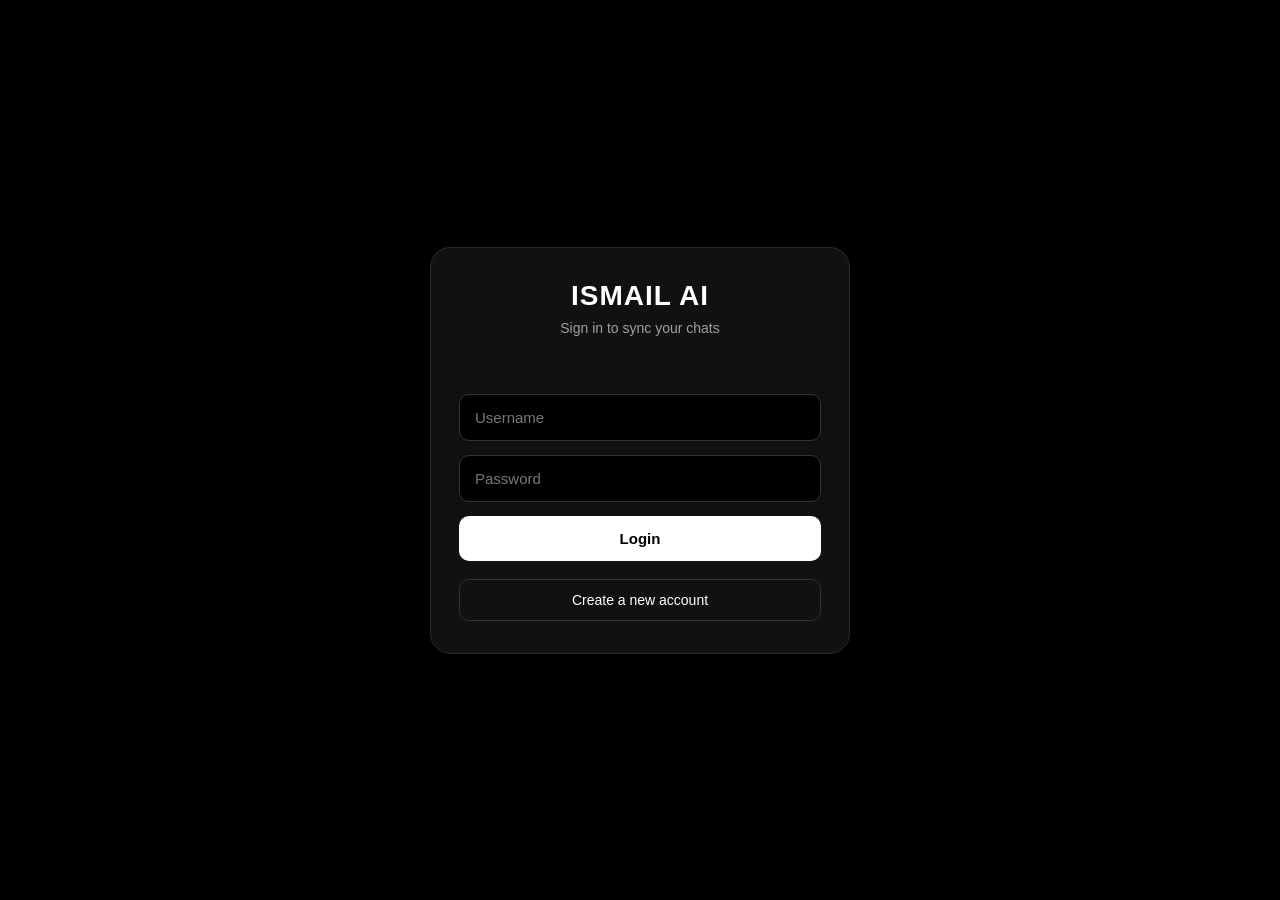
==== app/src/main/assets/index.html @ 346a6c8e "Update ISMAIL AI" ====
﻿<!DOCTYPE html>
<html lang="en">
<head>
    <meta charset="UTF-8">
    <meta name="viewport" content="width=device-width, initial-scale=1.0">

    <title>ISMAIL AI</title>

    <meta name="theme-color" content="#ffffff">
    <meta name="mobile-web-app-capable" content="yes">
    <link rel="manifest" href="manifest.json">

    <link rel="stylesheet" href="style.css">
</head>

<body>



    <!-- =========================================================
     ISMAIL AI ACCOUNT AUTH
     ========================================================= -->
    <div id="authScreen" class="auth-screen">

        <div class="auth-card">

            <div class="auth-brand">
                <h1>ISMAIL AI</h1>
                <span>Sign in to sync your chats</span>
            </div>

            <div id="authMessage" class="auth-message"></div>

            <form id="loginForm" class="auth-form">

                <input
                    id="loginUsername"
                    type="text"
                    placeholder="Username"
                    minlength="3"
                    maxlength="50"
                    autocomplete="username"
                    required
                >

                <input
                    id="loginPassword"
                    type="password"
                    placeholder="Password"
                    minlength="8"
                    maxlength="128"
                    autocomplete="current-password"
                    required
                >

                <button
                    id="loginButton"
                    type="submit"
                    class="auth-submit-button"
                >
                    Login
                </button>

            </form>

            <form
                id="registerForm"
                class="auth-form"
                style="display: none;"
            >

                <input
                    id="registerUsername"
                    type="text"
                    placeholder="Username"
                    minlength="3"
                    maxlength="50"
                    autocomplete="username"
                    required
                >

                <input
                    id="registerPassword"
                    type="password"
                    placeholder="Password"
                    minlength="8"
                    maxlength="128"
                    autocomplete="new-password"
                    required
                >

                <button
                    id="registerButton"
                    type="submit"
                    class="auth-submit-button"
                >
                    Create Account
                </button>

            </form>

            <button
                id="authToggleButton"
                type="button"
                class="auth-toggle-button"
            >
                Create a new account
            </button>

        </div>

    </div>
    <!-- =========================================================
        ISMAIL AI ACCOUNT AUTH - END
        ========================================================= -->




<div class="app">

    <!-- Header -->
    <header class="top-bar">
        <div class="brand">
            <h1>ISMAIL AI</h1>
            <span class="online-dot"></span>
        </div>
<!-- Menu -->
        <div class="menu-wrapper">

            <button class="menu-button" aria-label="Menu">
                ⋯
            </button>

            <div class="menu-dropdown">

                <button id="newChatButton" class="menu-item">
                    + New chat
                </button>

                <button id="clearChatButton" class="menu-item">
                    Clear
                </button>

                <button id="exportChatButton" class="menu-item">
                    Export
                </button>

                <button id="historyMenuButton" class="menu-item">
                    Chat History
                </button>

                <button id="clearAllHistoryMenuButton" class="menu-item">
                    Clear All History
                </button>

            </div>

        </div>

        <div id="historyPanel" class="history-panel">
            <div class="history-header">
                <h3>Chat History</h3>

                <button id="closeHistoryButton" class="close-history-button">
                    ×
                </button>

                <button id="clearAllHistoryButton" class="clear-all-history-button">
                    Clear All
                </button>
            </div>
            <input
                type="text"
                id="historySearchInput"
                class="history-search-input"
                placeholder="Search chats..."
                autocomplete="off"
            >

            <div id="historyList" class="history-list"></div>
        </div>

    </header>


    <!-- Chat -->
    <main class="chat-container" id="chatContainer">

        <div class="welcome" id="welcome">

            <div class="welcome-logo">
                ✦
            </div>

            <h2>How can I help you?</h2>

            <p>
                Ask anything and chat with ISMAIL AI.
            </p>

        </div>

    </main>


    <!-- Input -->
    <footer class="chat-input-area">

        <div class="input-wrapper">

            <button
                class="attach-button"
                type="button"
                aria-label="Attach"
            >
                +
            </button>

            <textarea
                id="messageInput"
                placeholder="Message ISMAIL AI..."
                rows="1"
            ></textarea>


            <button
                id="sendButton"
                class="send-button"
                type="button"
                aria-label="Send message"
            >
                ➤
            </button>

        </div>

        <div class="input-note">
            ISMAIL AI can make mistakes. Check important information.
        </div>

    </footer>

</div>

<script src="script.js"></script>

<script>
    if ("serviceWorker" in navigator) {
        navigator.serviceWorker.register("sw.js");
    }
</script>

</body>
</html>
---- app/src/main/assets/style.css ----
﻿* {
    box-sizing: border-box;
    margin: 0;
    padding: 0;
}

html,
body {
    width: 100%;
    height: 100%;
    font-family: Arial, Helvetica, sans-serif;
    background: #ffffff;
    color: #202123;
}

body {
    overflow: hidden;
}

button,
textarea {
    font-family: inherit;
}

.app {
    width: 100%;
    height: 100vh;
    display: flex;
    flex-direction: column;
    background: #ffffff;
}


/* =========================
   HEADER
========================= */

.top-bar {
    height: 60px;
    flex-shrink: 0;

    display: grid;
    grid-template-columns: 1fr auto 1fr;
    align-items: center;

    padding: 0 18px;

    border-bottom: 1px solid #eeeeee;
    background: rgba(255, 255, 255, 0.96);
}

.brand {
    display: flex;
    align-items: center;
    gap: 8px;
}

.brand h1 {
    font-size: 18px;
    font-weight: 700;
    letter-spacing: -0.3px;
}

.online-dot {
    width: 8px;
    height: 8px;
    border-radius: 50%;
    background: #10a37f;
}

.new-chat-button {
    justify-self: start;

    border: 1px solid #e5e5e5;
    background: #ffffff;

    padding: 8px 12px;
    border-radius: 9px;

    font-size: 13px;
    color: #444444;

    cursor: pointer;
}

.new-chat-button:hover {
    background: #f5f5f5;
}

.menu-button {
    justify-self: end;

    width: 36px;
    height: 36px;

    border: none;
    background: transparent;

    border-radius: 8px;

    font-size: 22px;
    color: #555555;

    cursor: pointer;
}

.menu-button:hover {
    background: #f5f5f5;
}


/* =========================
   CHAT
========================= */

.chat-container {
    flex: 1;

    width: 100%;
    max-width: 900px;

    margin: 0 auto;

    overflow-y: auto;

    padding: 30px 20px 40px;

    scroll-behavior: smooth;
}


/* Welcome */

.welcome {
    min-height: 65vh;

    display: flex;
    flex-direction: column;

    align-items: center;
    justify-content: center;

    text-align: center;
}

.welcome-logo {
    width: 58px;
    height: 58px;

    display: flex;
    align-items: center;
    justify-content: center;

    border-radius: 18px;

    background: #f1f1f1;

    font-size: 30px;
    margin-bottom: 20px;
}

.welcome h2 {
    font-size: 27px;
    font-weight: 600;

    margin-bottom: 8px;
}

.welcome p {
    color: #777777;
    font-size: 15px;
}


/* Messages */

.message {
    width: 100%;

    display: flex;

    margin-bottom: 24px;
}

.user-message {
    justify-content: flex-end;
}

.ai-message {
    justify-content: flex-start;
}

.message-content {
    max-width: 78%;

    padding: 12px 16px;

    border-radius: 16px;

    font-size: 15px;
    line-height: 1.65;

    white-space: pre-wrap;

    word-break: break-word;
}

.user-message .message-content {
    background: #f1f1f1;
    color: #202123;

    border-bottom-right-radius: 5px;
}

.ai-message .message-content {
    background: transparent;
    color: #ffffff;
    padding-left: 4px;
    padding-right: 4px;
    border-bottom-left-radius: 5px;
}


/* Loading */

.loading-message {
    display: flex;
    align-items: center;
    gap: 5px;

    padding: 10px 4px;
}

.loading-dot {
    width: 7px;
    height: 7px;

    border-radius: 50%;

    background: #777777;

    animation: loading 1.2s infinite ease-in-out;
}

.loading-dot:nth-child(2) {
    animation-delay: 0.15s;
}

.loading-dot:nth-child(3) {
    animation-delay: 0.3s;
}

@keyframes loading {
    0%,
    80%,
    100% {
        opacity: 0.3;
        transform: translateY(0);
    }

    40% {
        opacity: 1;
        transform: translateY(-4px);
    }
}


/* =========================
   INPUT
========================= */

.chat-input-area {
    width: 100%;

    flex-shrink: 0;

    padding: 10px 20px 18px;

    background: #ffffff;
}

.input-wrapper {
    width: 100%;
    max-width: 850px;

    margin: 0 auto;

    display: flex;
    align-items: flex-end;
    gap: 8px;

    padding: 9px 10px;

    border: 1px solid #d9d9d9;

    border-radius: 18px;

    background: #ffffff;

    box-shadow:
        0 2px 8px rgba(0, 0, 0, 0.04);

    transition: border-color 0.2s;
}

.input-wrapper:focus-within {
    border-color: #b8b8b8;
}

#messageInput {
    flex: 1;

    min-height: 26px;
    max-height: 150px;

    resize: none;

    border: none;
    outline: none;

    background: transparent;

    font-size: 15px;
    line-height: 1.2;

    color: #202123;
}

#messageInput::placeholder {
    color: #8e8e8e;
}

.attach-button {
    width: 34px;
    height: 34px;

    flex-shrink: 0;

    border: none;
    border-radius: 50%;

    background: transparent;

    color: #666666;

    font-size: 24px;
    font-weight: 300;

    cursor: pointer;
}

.attach-button:hover {
    background: #f1f1f1;
}

.send-button {
    width: 34px;
    height: 34px;

    flex-shrink: 0;

    display: flex;
    align-items: center;
    justify-content: center;

    border: none;
    border-radius: 50%;

    background: #202123;
    color: #ffffff;

    font-size: 19px;

    cursor: pointer;

    transition: transform 0.1s, opacity 0.2s;
}

.send-button:hover {
    opacity: 0.85;
}

.send-button:active {
    transform: scale(0.92);
}

.send-button:disabled {
    opacity: 0.5;
    cursor: not-allowed;
}

.input-note {
    max-width: 850px;

    margin: 7px auto 0;

    text-align: center;

    font-size: 11px;

    color: #999999;
}


/* =========================
   MOBILE
========================= */

@media (max-width: 600px) {

    .top-bar {
        height: 55px;
        padding: 0 10px;
    }

    .brand h1 {
        font-size: 17px;
    }

    .new-chat-button {
        padding: 7px 9px;
        font-size: 12px;
    }

    .menu-button {
        width: 32px;
        height: 32px;
    }

    .chat-container {
        padding: 20px 12px 30px;
    }

    .welcome {
        min-height: 65vh;
    }

    .welcome-logo {
        width: 52px;
        height: 52px;

        font-size: 27px;

        border-radius: 16px;
    }

    .welcome h2 {
        font-size: 23px;
    }

    .welcome p {
        font-size: 14px;
    }

    .message {
        margin-bottom: 18px;
    }

    .message-content {
        max-width: 88%;
        font-size: 15px;
    }

    .chat-input-area {
        padding: 7px 9px 20px;
    }

    .input-wrapper {
        border-radius: 17px;
    }

    #messageInput {
        font-size: 16px;
    }

    .input-note {
        font-size: 10px;
    }
}

/* =========================
   CHAT HISTORY
========================= */

.history-panel {
    position: fixed;
    top: 60px;
    right: 0;

    width: 320px;
    max-width: 90%;

    height: calc(100vh - 60px);

    background: #ffffff;
    border-left: 1px solid #eeeeee;

    box-shadow: -4px 0 18px rgba(0, 0, 0, 0.08);

    padding: 18px;

    z-index: 1000;

    transform: translateX(100%);
    transition: transform 0.25s ease;

    overflow-y: auto;
}

.history-panel.open {
    transform: translateX(0);
}

.history-header {
    display: flex;
    align-items: center;
    justify-content: space-between;

    margin-bottom: 18px;
}

.history-header h3 {
    font-size: 17px;
    font-weight: 600;
}

.close-history-button {
    width: 34px;
    height: 34px;

    border: none;
    border-radius: 8px;

    background: transparent;

    font-size: 24px;
    color: #555555;

    cursor: pointer;
}

.close-history-button:hover {
    background: #f1f1f1;
}

.history-list {
    display: flex;
    flex-direction: column;
    gap: 6px;
}

.history-item {
    padding: 11px 12px;

    border-radius: 9px;

    background: #f7f7f7;

    font-size: 14px;
    color: #333333;

    cursor: pointer;

    white-space: nowrap;
    overflow: hidden;
    text-overflow: ellipsis;

    transition: background 0.15s;
}

.history-item:hover {
    background: #eeeeee;
}

.history-empty {
    padding: 20px 5px;

    text-align: center;

    color: #999999;
    font-size: 13px;
}


/* Mobile */

@media (max-width: 600px) {

    .history-panel {
        top: 55px;

        width: 85%;

        height: calc(100vh - 55px);

        padding: 15px;
    }
}.history-item {
    display: flex;
    align-items: center;
    justify-content: space-between;
    gap: 10px;
}
.history-item span {
    flex: 1;
    overflow: hidden;
    text-overflow: ellipsis;
    white-space: nowrap;
}
.history-delete-button {
    flex-shrink: 0;
    width: 28px;
    height: 28px;
    border: none;
    border-radius: 6px;
    background: transparent;
    color: #888888;
    font-size: 20px;
    cursor: pointer;
}
.history-delete-button:hover {
    background: #eaeaea;
    color: #333333;
}
.history-item {
    display: flex;
    align-items: center;
    gap: 6px;
}
.history-item span {
    flex: 1;
    min-width: 0;
}
.history-rename-button,
.history-delete-button {
    flex-shrink: 0;
    width: 28px;
    height: 28px;
    border: none;
    border-radius: 6px;
    background: transparent;
    color: #888888;
    font-size: 16px;
    cursor: pointer;
}
.history-rename-button:hover,
.history-delete-button:hover {
    background: #eaeaea;
    color: #333333;
}
.history-delete-button {
    font-size: 20px;
}
.copy-button {
    margin-top: 8px;
    padding: 5px 10px;
    border: 1px solid #e0e0e0;
    border-radius: 7px;
    background: #ffffff;
    color: #666666;
    font-size: 12px;
    cursor: pointer;
}
.copy-button:hover {
    background: #f3f3f3;
    color: #222222;
}


.regenerate-button {
    margin-top: 8px;
    margin-left: 6px;
    padding: 5px 10px;
    border: 1px solid #e0e0e0;
    border-radius: 7px;
    background: #ffffff;
    color: #666666;
    font-size: 16px;
    cursor: pointer;
}

.regenerate-button:hover {
    background: #f3f3f3;
    color: #222222;
}

.export-chat-button {
    padding: 6px 10px;
    border: 1px solid #e0e0e0;
    border-radius: 7px;
    background: #ffffff;
    color: #666666;
    font-size: 12px;
    cursor: pointer;
}

.export-chat-button:hover {
    background: #f3f3f3;
    color: #222222;
}

.clear-chat-button {
    padding: 6px 10px;
    border: 1px solid #e0e0e0;
    border-radius: 7px;
    background: #ffffff;
    color: #666666;
    font-size: 12px;
    cursor: pointer;
}

.clear-chat-button:hover {
    background: #f3f3f3;
    color: #222222;
}


.clear-all-history-button {
    padding: 6px 10px;
    border: 1px solid #e0e0e0;
    border-radius: 7px;
    background: #ffffff;
    color: #666666;
    font-size: 12px;
    cursor: pointer;
}

.clear-all-history-button:hover {
    background: #f3f3f3;
    color: #222222;
}

/* ISMAIL UI CONTROL - INPUT POSITION */
@media (max-width: 600px) {
    .chat-input-area {
        position: relative;
        bottom: 20px;
    }
}
/* ISMAIL UI CONTROL - END */

/* =========================
   MENU DROPDOWN
========================= */

.menu-wrapper {
    position: relative;
}

.menu-dropdown {
    position: absolute;
    top: 42px;
    right: 0;
    width: 170px;
    background: #ffffff;
    border: 1px solid #e5e5e5;
    border-radius: 10px;
    box-shadow: 0 6px 20px rgba(0, 0, 0, 0.12);
    padding: 6px;
    display: none;
    z-index: 2000;
}

.menu-dropdown.open {
    display: block;
}

.menu-item {
    width: 100%;
    padding: 10px 12px;
    border: none;
    border-radius: 7px;
    background: transparent;
    color: #333333;
    text-align: left;
    font-size: 13px;
    cursor: pointer;
}

.menu-item:hover {
    background: #f1f1f1;
}

@media (max-width: 600px) {

    .menu-dropdown {
        top: 40px;
        right: 0;
        width: 165px;
    }

    .menu-item {
        padding: 11px 12px;
        font-size: 13px;
    }
}

/* =========================
   ISMAIL AI - CLEAN DARK UI
========================= */
html,
body {
    background: #000000;
    color: #ffffff;
}
.app {
    background: #000000;
    color: #ffffff;
}
.top-bar {
    background: #000000;
    color: #ffffff;
    border-bottom: 1px solid #222222;
}
.brand h1 {
    color: #ffffff !important;
    opacity: 1;
}
.chat-container,
.welcome {
    background: #000000;
    color: #ffffff;
}
.welcome h2,
.welcome p,
.message-content {
    color: #ffffff;
}
.ai-message .message-content {
    color: #ffffff;
}
.chat-input-area {
    background: #000000;
}
.input-wrapper {
    background: #0a0a0a;
    border: 1px solid #444444;
}
.input-wrapper:focus-within {
    border-color: #777777;
}
#messageInput {
    color: #ffffff;
    background: transparent;
}
#messageInput::placeholder {
    color: #aaaaaa;
}
.input-note {
    color: #aaaaaa;
}
button {
    color: #ffffff;
}
.menu-button {
    background: transparent;
    color: #ffffff;
}
.menu-button:hover {
    background: #222222;
}
.menu-dropdown {
    background: #0a0a0a;
    border: 1px solid #444444;
}
.menu-item {
    background: transparent;
    color: #ffffff;
}
.menu-item:hover {
    background: #222222;
}
.attach-button {
    color: #ffffff;
}
.attach-button:hover {
    background: #222222;
}
.send-button {
    background: #ffffff;
    color: #000000;
}
.send-button:hover {
    opacity: 0.85;
}
.history-panel {
    background: #000000;
    color: #ffffff;
    border-left: 1px solid #333333;
}
.history-header h3 {
    color: #ffffff;
}
.history-item {
    background: #111111;
    color: #ffffff;
}
.history-item:hover {
    background: #222222;
}
.history-search-input {
    background: #0a0a0a;
    color: #ffffff;
    border: 1px solid #444444;
}
.history-search-input::placeholder {
    color: #999999;
}
.history-search-input:focus {
    border-color: #777777;
    outline: none;
}
.close-history-button,
.history-rename-button,
.history-delete-button {
    color: #ffffff;
}
.copy-button,
.regenerate-button,
.clear-all-history-button {
    background: #111111;
    color: #ffffff;
    border: 1px solid #444444;
}
.copy-button:hover,
.regenerate-button:hover,
.clear-all-history-button:hover {
    background: #222222;
}
.new-chat-button,
.clear-chat-button,
.export-chat-button {
    background: #111111;
    color: #ffffff;
    border: 1px solid #444444;
}
.new-chat-button:hover,
.clear-chat-button:hover,
.export-chat-button:hover {
    background: #222222;
    border-color: #666666;
}
/* MOBILE */
@media (max-width: 600px) {
    html,
    body,
    .app {
        background: #000000;
    }
    .top-bar {
        background: #000000;
    }
    .chat-container {
        background: #000000;
    }
    .chat-input-area {
        background: #000000;
    }
    .input-wrapper {
        background: #0a0a0a;
    }
    .menu-dropdown {
        background: #0a0a0a;
    }
    .history-panel {
        background: #000000;
    }
}
/* ISMAIL UI CONTROL - INPUT POSITION */
@media (max-width: 600px) {
    .chat-input-area {
        position: fixed;
        left: 0;
        right: 0;
        bottom: 0;
        z-index: 1500;
    }
}
/* ISMAIL UI CONTROL - END */
/* =========================
   HEADER POSITION
========================= */
.top-bar {
    position: relative;
    display: flex;
    align-items: center;
    justify-content: center;
}
.brand {
    position: absolute;
    left: 50%;
    transform: translateX(-50%);
}
.menu-wrapper {
    position: absolute;
    left: 10px;
    top: 50%;
    transform: translateY(-50%);
}
/* =========================
   MENU FIX
========================= */
.menu-wrapper {
    position: absolute;
    left: 10px;
    top: 50%;
    transform: translateY(-50%);
    z-index: 3000;
}
.menu-dropdown {
    position: absolute;
    top: 42px;
    left: 0;
    right: auto;
    transform: none;
    z-index: 4000;
}
@media (max-width: 600px) {
    .menu-dropdown {
        top: 40px;
        left: 0;
        right: auto;
        width: 165px;
    }
}
/* =========================
   CENTER LOGO - CLEAN
========================= */
.brand {
    display: flex;
    align-items: center;
    justify-content: center;
    gap: 7px;
}
.brand h1 {
    color: #ffffff !important;
    font-size: 20px;
    font-weight: 700;
    letter-spacing: 0.2px;
    line-height: 1;
    text-shadow: 0 0 8px rgba(255, 255, 255, 0.12);
}
.online-dot {
    width: 7px;
    height: 7px;
    flex-shrink: 0;
}
@media (max-width: 600px) {
    .brand h1 {
        font-size: 18px;
    }
    .online-dot {
        width: 6px;
        height: 6px;
    }
}
/* =========================
   ISMAIL AI - PREMIUM LOGO
========================= */
.welcome-logo {
    width: 64px;
    height: 64px;
    display: flex;
    align-items: center;
    justify-content: center;
    margin-bottom: 18px;
    border: 1px solid #444444;
    border-radius: 20px;
    background: #0a0a0a;
    color: #ffffff;
    font-size: 34px;
    font-weight: 300;
    line-height: 1;
    box-shadow:
        0 0 18px rgba(255, 255, 255, 0.08),
        inset 0 0 12px rgba(255, 255, 255, 0.03);
    text-shadow:
        0 0 12px rgba(255, 255, 255, 0.35);
}
@media (max-width: 600px) {
    .welcome-logo {
        width: 58px;
        height: 58px;
        border-radius: 18px;
        font-size: 30px;
        margin-bottom: 16px;
    }
}
/* =========================
   SEND BUTTON - BLUE STYLE
========================= */
#sendButton.send-button {
    width: 38px;
    height: 38px;
    flex-shrink: 0;

    display: flex;
    align-items: center;
    justify-content: center;

    border: 2px solid #1683ff;
    border-radius: 50%;
    background: #1683ff;
    color: #ffffff;

    font-size: 21px;
    font-weight: 900;
    line-height: 1;

    text-shadow:
        0.8px 0 #ffffff,
       -0.8px 0 #ffffff;

    cursor: pointer;

    box-shadow:
        0 0 10px rgba(22, 131, 255, 0.35);

    transition:
        transform 0.15s ease,
        box-shadow 0.15s ease;
}

#sendButton.send-button:hover {
    background: #1683ff;
    border-color: #1683ff;
    box-shadow: 0 0 14px rgba(22, 131, 255, 0.55);
    transform: scale(1.05);
}

#sendButton.send-button:active {
    transform: scale(0.95);
}

/* =========================
   IMPORTANT AI TEXT
========================= */

.important-label {
    display: inline-block;
    background: #1a1a1a;
    color: #ffffff;
    font-weight: 700;
    padding: 2px 7px;
    border-radius: 5px;
}

.important-heading {
    display: inline-block;
    color: #ffffff;
    font-weight: 800;
    background: #151515;
    padding: 4px 9px;
    border-radius: 6px;
    margin: 3px 0;
}


/* Input Highlight */
.input-wrapper:focus-within {
    border-color: #1683ff !important;
    box-shadow: 0 0 0 2px rgba(22, 131, 255, 0.25),
                0 0 14px rgba(22, 131, 255, 0.25);
}
/* FORCE AI IMPORTANT HIGHLIGHT */
.message-content .important-heading {
    display: block !important;
    width: fit-content !important;
    max-width: 100% !important;
    background: #151515 !important;
    color: #ffffff !important;
    font-weight: 800 !important;
    padding: 6px 10px !important;
    margin: 6px 0 !important;
    border-radius: 7px !important;
    border: 1px solid #444 !important;
    box-sizing: border-box !important;
}
/* FIX IMPORTANT TEXT VISIBILITY */
.message-content .important-heading {
    display: inline-block !important;
    background: #333333 !important;
    color: #ffffff !important;
    font-weight: 800 !important;
    padding: 5px 9px !important;
    border-radius: 6px !important;
    border: 1px solid #666666 !important;
    opacity: 1 !important;
    visibility: visible !important;
}
/* =========================
   AI CODE BLOCK
========================= */
.message-content pre {
    display: block;
    background: #111111;
    color: #ffffff;
    border: 1px solid #444444;
    border-radius: 8px;
    padding: 12px;
    margin: 10px 0;
    overflow-x: auto;
    white-space: pre;
    font-family: Consolas, "Courier New", monospace;
    font-size: 14px;
}
.message-content code {
    background: #222222;
    color: #ffffff;
    padding: 2px 5px;
    border-radius: 4px;
    font-family: Consolas, "Courier New", monospace;
}

/* AI Reply Action Icons */
.ai-message {
    position: relative;
}

.ai-message .copy-button,
.ai-message .regenerate-button {
    width: 26px;
    height: 26px;
    padding: 0;
    margin: 4px 0 0 4px;

    display: inline-flex;
    align-items: center;
    justify-content: center;

    border: 1px solid #444;
    border-radius: 6px;
    background: #222;
    color: #fff;

    font-size: 14px;
    line-height: 1;
}

.ai-message .copy-button:hover,
.ai-message .regenerate-button:hover {
    background: #333;
}

/* Put AI action icons at bottom-right of highlighted reply */
.important-heading {
    position: relative !important;
    padding-bottom: 34px !important;
}

.important-heading + .copy-button,
.important-heading + .regenerate-button {
    position: relative;
}


/* Important Box Action Icons */

.message-content .important-heading {
    position: relative !important;
    padding: 6px 10px 36px !important;
}

.important-actions {
    display: flex !important;
    justify-content: flex-end !important;
    align-items: center !important;
    gap: 4px !important;
    margin-top: 5px !important;
}

.important-actions .copy-button,
.important-actions .regenerate-button {
    width: 24px !important;
    height: 24px !important;
    min-width: 24px !important;
    padding: 0 !important;
    margin: 0 !important;

    display: inline-flex !important;
    align-items: center !important;
    justify-content: center !important;

    border: 1px solid #555 !important;
    border-radius: 5px !important;
    background: #222 !important;
    color: #fff !important;

    font-size: 13px !important;
    line-height: 1 !important;
}

.important-actions .copy-button:hover,
.important-actions .regenerate-button:hover {
    background: #333 !important;
}


/* Important Line Copy Icon */

.important-heading {
    position: relative !important;
    padding-right: 34px !important;
}

.important-copy-button {
    position: absolute !important;
    right: 5px !important;
    top: 50% !important;
    transform: translateY(-50%) !important;

    width: 22px !important;
    height: 22px !important;

    padding: 0 !important;
    margin: 0 !important;

    display: inline-flex !important;
    align-items: center !important;
    justify-content: center !important;

    border: 1px solid #555 !important;
    border-radius: 5px !important;

    background: #222 !important;
    color: #fff !important;

    font-size: 12px !important;
    line-height: 1 !important;
    cursor: pointer !important;
}

.important-copy-button:hover {
    background: #333 !important;
}


.important-heading {
    position: relative !important;
    padding-right: 34px !important;
}

.important-copy-button {
    position: absolute !important;
    right: 5px !important;
    top: 50% !important;
    transform: translateY(-50%) !important;

    width: 22px !important;
    height: 22px !important;
    padding: 0 !important;
    margin: 0 !important;

    display: inline-flex !important;
    align-items: center !important;
    justify-content: center !important;

    border: 1px solid #555 !important;
    border-radius: 5px !important;
    background: #222 !important;
    color: #fff !important;

    font-size: 12px !important;
    line-height: 1 !important;
    cursor: pointer !important;
}


/* Code Copy Icon - Top Right Corner */

.code-block {
    position: relative !important;
}

.code-copy-button {
    position: absolute !important;
    top: 5px !important;
    right: 5px !important;

    width: 22px !important;
    height: 22px !important;

    padding: 0 !important;
    margin: 0 !important;

    display: flex !important;
    align-items: center !important;
    justify-content: center !important;

    border: 1px solid #555 !important;
    border-radius: 5px !important;
    background: #222 !important;
    color: #fff !important;

    font-size: 12px !important;
    line-height: 1 !important;
    cursor: pointer !important;
}

.code-copy-button:hover {
    background: #333 !important;
}

.code-block code {
    display: block !important;
    padding-top: 20px !important;
}


/* FIX: Keep the last AI message above the fixed input area */
@media (max-width: 600px) {
    .chat-container {
        padding-bottom: 170px !important;
    }
}






/* =========================================================
   ISMAIL AI ACCOUNT AUTH
   ========================================================= */

.auth-screen {
    position: fixed;
    inset: 0;
    z-index: 9999;

    display: flex;
    align-items: center;
    justify-content: center;

    padding: 20px;

    background: #000000;
}

.auth-card {
    width: 100%;
    max-width: 420px;

    padding: 32px 28px;

    border: 1px solid #2a2a2a;
    border-radius: 20px;

    background: #111111;
    color: #ffffff;

    box-sizing: border-box;
}

.auth-brand {
    text-align: center;
    margin-bottom: 24px;
}

.auth-brand h1 {
    margin: 0 0 8px;

    font-size: 28px;
    font-weight: 700;
    letter-spacing: 1px;
}

.auth-brand span {
    display: block;

    font-size: 14px;
    color: #a0a0a0;
}

.auth-message {
    min-height: 20px;

    margin-bottom: 14px;

    text-align: center;
    font-size: 14px;
    color: #ff6b6b;
}

.auth-form {
    display: flex;
    flex-direction: column;
    gap: 14px;
}

.auth-form input {
    width: 100%;

    padding: 14px 15px;

    border: 1px solid #333333;
    border-radius: 10px;

    outline: none;

    background: #000000;
    color: #ffffff;

    font-size: 15px;

    box-sizing: border-box;
}

.auth-form input::placeholder {
    color: #777777;
}

.auth-form input:focus {
    border-color: #666666;
}

.auth-submit-button {
    width: 100%;

    padding: 14px 16px;

    border: none;
    border-radius: 10px;

    background: #ffffff;
    color: #000000;

    font-size: 15px;
    font-weight: 600;

    cursor: pointer;

    transition:
        opacity 0.2s ease,
        transform 0.2s ease;
}

.auth-submit-button:hover {
    opacity: 0.9;
}

.auth-submit-button:active {
    transform: scale(0.98);
}

.auth-submit-button:disabled {
    opacity: 0.5;
    cursor: not-allowed;
}

.auth-toggle-button {
    width: 100%;

    margin-top: 18px;
    padding: 12px 16px;

    border: 1px solid #333333;
    border-radius: 10px;

    background: transparent;
    color: #ffffff;

    font-size: 14px;

    cursor: pointer;

    transition:
        background 0.2s ease,
        border-color 0.2s ease;
}

.auth-toggle-button:hover {
    background: #1b1b1b;
    border-color: #555555;
}

/* Mobile */
@media (max-width: 480px) {

    .auth-screen {
        padding: 16px;
    }

    .auth-card {
        padding: 26px 20px;
        border-radius: 16px;
    }

    .auth-brand h1 {
        font-size: 25px;
    }

}

/* =========================================================
   ISMAIL AI ACCOUNT AUTH - END
   ========================================================= */
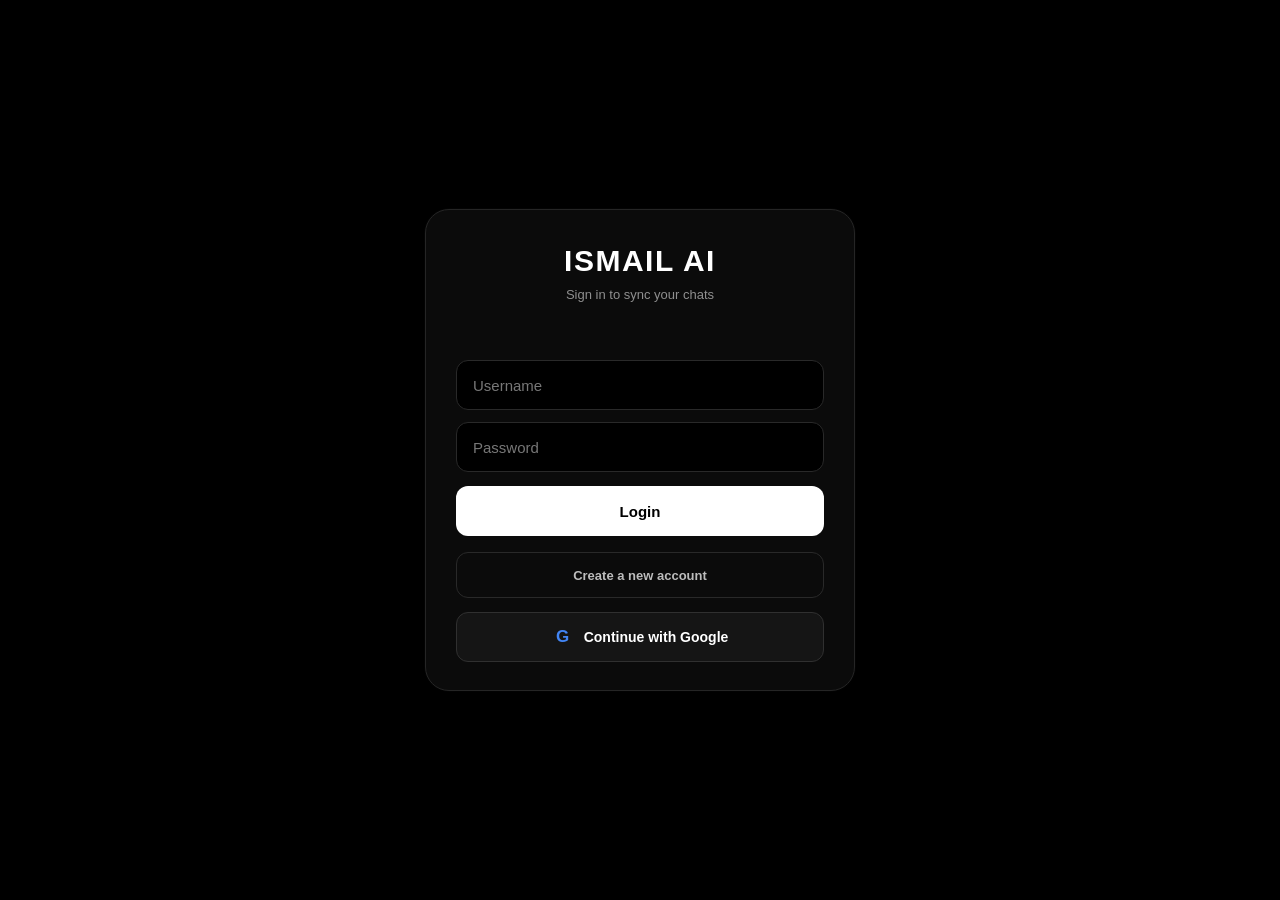
==== commit 755c1dc8: "Update conversation context" ====
--- a/app/src/main/assets/index.html
+++ b/app/src/main/assets/index.html
@@ -2,6 +2,7 @@
 <html lang="en">
 <head>
     <meta charset="UTF-8">
+    <link rel="icon" href="data:,">
     <meta name="viewport" content="width=device-width, initial-scale=1.0">
 
     <title>ISMAIL AI</title>
@@ -10,7 +11,8 @@
     <meta name="mobile-web-app-capable" content="yes">
     <link rel="manifest" href="manifest.json">
 
-    <link rel="stylesheet" href="style.css">
+    <link rel="stylesheet" href="style.css?v=20260908">
+    <script src="https://accounts.google.com/gsi/client" async defer></script>
 </head>
 
 <body>
@@ -69,30 +71,124 @@
                 style="display: none;"
             >
 
-                <input
-                    id="registerUsername"
-                    type="text"
-                    placeholder="Username"
-                    minlength="3"
-                    maxlength="50"
-                    autocomplete="username"
-                    required
-                >
-
-                <input
-                    id="registerPassword"
-                    type="password"
-                    placeholder="Password"
-                    minlength="8"
-                    maxlength="128"
-                    autocomplete="new-password"
-                    required
-                >
+                <div class="auth-field-group">
+
+                    <input
+                        id="registerUsername"
+                        type="text"
+                        placeholder="Username"
+                        minlength="3"
+                        maxlength="50"
+                        autocomplete="username"
+                        required
+                    >
+
+                    <div
+                        id="usernameSuggestions"
+                        class="auth-suggestions"
+                    ></div>
+
+                    <div class="auth-help-text">
+                        3–50 characters: letters, numbers, . _ -
+                    </div>
+
+                </div>
+
+
+                <div class="auth-field-group">
+
+                    <input
+                        id="registerPassword"
+                        type="password"
+                        placeholder="Password"
+                        minlength="8"
+                        maxlength="128"
+                        autocomplete="new-password"
+                        required
+                    >
+
+                    <div
+                        id="passwordStrength"
+                        class="password-strength"
+                    >
+                        Password strength: —
+                    </div>
+
+                    <div
+                        id="passwordRequirements"
+                        class="password-requirements"
+                    >
+
+                        <div
+                            id="passwordReqLength"
+                            class="password-req"
+                        >
+                            <span class="req-icon">○</span>
+                            <span>At least 8 characters</span>
+                        </div>
+
+                        <div
+                            id="passwordReqLower"
+                            class="password-req"
+                        >
+                            <span class="req-icon">○</span>
+                            <span>One lowercase letter (a-z)</span>
+                        </div>
+
+                        <div
+                            id="passwordReqUpper"
+                            class="password-req"
+                        >
+                            <span class="req-icon">○</span>
+                            <span>One uppercase letter (A-Z)</span>
+                        </div>
+
+                        <div
+                            id="passwordReqNumber"
+                            class="password-req"
+                        >
+                            <span class="req-icon">○</span>
+                            <span>One number (0-9)</span>
+                        </div>
+
+                        <div
+                            id="passwordReqSpecial"
+                            class="password-req"
+                        >
+                            <span class="req-icon">○</span>
+                            <span>One special character (# @ ! $ %)</span>
+                        </div>
+
+                    </div>
+
+                </div>
+
+
+                <div class="auth-field-group">
+
+                    <input
+                        id="registerPasswordConfirm"
+                        type="password"
+                        placeholder="Confirm Password"
+                        minlength="8"
+                        maxlength="128"
+                        autocomplete="new-password"
+                        required
+                    >
+
+                    <div
+                        id="passwordMatch"
+                        class="password-match"
+                    ></div>
+
+                </div>
+
 
                 <button
                     id="registerButton"
                     type="submit"
                     class="auth-submit-button"
+                    disabled
                 >
                     Create Account
                 </button>
@@ -105,6 +201,15 @@
                 class="auth-toggle-button"
             >
                 Create a new account
+            </button>
+
+            <button
+                id="googleLoginButton"
+                type="button"
+                class="google-login-button"
+            >
+                <span class="google-login-icon">G</span>
+                Continue with Google
             </button>
 
         </div>
@@ -157,6 +262,53 @@
             </div>
 
         </div>
+
+
+        <!-- Search Button -->
+        <button
+            id="topSearchButton"
+            class="top-search-button"
+            type="button"
+            aria-label="Search chats"
+            title="Search chats"
+        >
+            🔍
+        </button>
+
+
+        <!-- Search Popup -->
+        <div id="topSearchPopup" class="top-search-popup">
+
+            <div class="top-search-box">
+
+                <span class="top-search-icon">🔍</span>
+
+                <input
+                    type="search"
+                    id="topSearchInput"
+                    placeholder="Search your chats..."
+                    autocomplete="off"
+                >
+
+                <button
+                    id="topSearchClose"
+                    class="top-search-close"
+                    type="button"
+                    aria-label="Close search"
+                >
+                    ×
+                </button>
+
+            </div>
+
+            <div
+                id="topSearchResults"
+                class="top-search-results"
+            ></div>
+
+        </div>
+
+
 
         <div id="historyPanel" class="history-panel">
             <div class="history-header">
@@ -210,12 +362,155 @@
         <div class="input-wrapper">
 
             <button
+                id="attachButton"
                 class="attach-button"
                 type="button"
-                aria-label="Attach"
+                aria-label="More options"
             >
                 +
             </button>
+
+            <input
+                id="fileInput"
+                type="file"
+                accept=".pdf,.docx,.xlsx,.xlsm,.txt,.md,.csv,.json,.log"
+                hidden
+            >
+
+            <div
+                id="attachMenu"
+                class="attach-menu"
+                hidden
+            >
+                <button
+                    id="fileOption"
+                    class="attach-menu-item"
+                    type="button"
+                >
+                    📎
+                    <span>File / PDF</span>
+                </button>
+
+                <button
+                    id="imageOption"
+                    class="attach-menu-item"
+                    type="button"
+                >
+                    🖼️
+                    <span>Image</span>
+                </button>
+
+                <button
+                    id="cameraOption"
+                    class="attach-menu-item"
+                    type="button"
+                >
+                    📷
+                    <span>Camera</span>
+                </button>
+
+                <button
+                    id="voiceOption"
+                    class="attach-menu-item"
+                    type="button"
+                >
+                    🎙️
+                    <span>Voice</span>
+                </button>
+
+                <button
+                    id="webOption"
+                    class="attach-menu-item"
+                    type="button"
+                >
+                    🌐
+                    <span>Web Search</span>
+                </button>
+            </div>
+
+
+            <!-- =========================================================
+                ISMAIL AI VOICE SCREEN
+                Task 1: Full-screen voice interface shell
+                ========================================================= -->
+            <div id="voiceScreen" class="voice-screen" hidden aria-hidden="true">
+                <div class="voice-topbar">
+                    <button id="voiceCloseButton" class="voice-close-button" type="button" aria-label="Close voice">
+                        ×
+                    </button>
+
+                    <div class="voice-brand" aria-label="ISMAIL AI">
+                        <div class="voice-brand-logo">✦</div>
+                        <div class="voice-brand-name">ISMAIL AI</div>
+                        <span class="voice-brand-dot"></span>
+                    </div>
+
+                    <div class="voice-topbar-spacer" aria-hidden="true"></div>
+                </div>
+
+                <main class="voice-content">
+                    <div class="voice-status" id="voiceStatus">Voice</div>
+
+                    <div class="voice-visual" id="voiceVisual" aria-hidden="true">
+                        <div class="voice-orb-ring voice-orb-ring-1"></div>
+                        <div class="voice-orb-ring voice-orb-ring-2"></div>
+                        <div class="voice-orb-ring voice-orb-ring-3"></div>
+
+                        <div class="voice-orb">
+                            <span class="voice-orb-symbol">✦</span>
+                        </div>
+                    </div>
+
+                    <h2 class="voice-title">Talk with ISMAIL</h2>
+
+                    <p class="voice-subtitle" id="voiceSubtitle">
+                        Tap the microphone to start a conversation.
+                    </p>
+
+                    <button
+                        id="voiceMicButton"
+                        class="voice-mic-button"
+                        type="button"
+                        aria-label="Start voice conversation"
+                    >
+                        <span class="voice-mic-icon">🎙️</span>
+                    </button>
+
+                    <div class="voice-hint" id="voiceHint">
+                        Ready when you are
+                    </div>
+                </main>
+            </div>
+
+            <div
+                id="attachmentPreview"
+                class="attachment-preview"
+                hidden
+            >
+                <div class="attachment-icon">
+                    📄
+                </div>
+
+                <div class="attachment-info">
+                    <div
+                        id="attachmentName"
+                        class="attachment-name"
+                    ></div>
+
+                    <div class="attachment-type">
+                        PDF / Document
+                    </div>
+                </div>
+
+                <button
+                    id="removeAttachment"
+                    class="remove-attachment"
+                    type="button"
+                    aria-label="Remove attachment"
+                >
+                    ×
+                </button>
+            </div>
 
             <textarea
                 id="messageInput"
@@ -223,6 +518,15 @@
                 rows="1"
             ></textarea>
 
+            <button
+                id="voiceButton"
+                class="voice-button"
+                type="button"
+                aria-label="Voice input"
+                title="Voice"
+            >
+                🎙️
+            </button>
 
             <button
                 id="sendButton"
@@ -243,14 +547,31 @@
 
 </div>
 
-<script src="script.js"></script>
+<script src="script.js?v=20260908"></script>
 
 <script>
     if ("serviceWorker" in navigator) {
-        navigator.serviceWorker.register("sw.js");
+        window.addEventListener("load", async () => {
+            try {
+                const registration =
+                    await navigator.serviceWorker.register("sw.js?v=20260908");
+
+                registration.update();
+
+                setInterval(() => {
+                    registration.update();
+                }, 60 * 60 * 1000);
+
+            } catch (error) {
+                console.error("Service Worker registration failed:", error);
+            }
+        });
     }
 </script>
 
+
+
+
 </body>
 </html>
 
--- a/app/src/main/assets/style.css
+++ b/app/src/main/assets/style.css
@@ -1595,3 +1595,1043 @@
 /* =========================================================
    ISMAIL AI ACCOUNT AUTH - END
    ========================================================= */
+
+
+/* =========================================
+   Enhanced Authentication UI
+   ========================================= */
+
+.auth-field-group {
+    display: flex;
+    flex-direction: column;
+    gap: 8px;
+}
+
+.auth-help-text {
+    font-size: 12px;
+    color: #888888;
+    line-height: 1.4;
+}
+
+.auth-suggestions {
+    display: flex;
+    flex-direction: column;
+    gap: 6px;
+}
+
+.suggestion-title {
+    font-size: 12px;
+    color: #999999;
+    margin-bottom: 2px;
+}
+
+.username-suggestion {
+    width: 100%;
+    padding: 9px 12px;
+    border: 1px solid #2a2a2a;
+    border-radius: 8px;
+    background: #181818;
+    color: #ffffff;
+    text-align: left;
+    cursor: pointer;
+    transition: 0.2s ease;
+}
+
+.username-suggestion:hover {
+    border-color: #555555;
+    background: #222222;
+}
+
+
+/* Password strength */
+
+.password-strength {
+    font-size: 13px;
+    font-weight: 600;
+    color: #888888;
+}
+
+.password-strength.weak {
+    color: #ff5c5c;
+}
+
+.password-strength.medium {
+    color: #ffb84d;
+}
+
+.password-strength.strong {
+    color: #4ade80;
+}
+
+
+/* Password requirements */
+
+.password-requirements {
+    display: flex;
+    flex-direction: column;
+    gap: 6px;
+    padding: 4px 0;
+}
+
+.password-req {
+    display: flex;
+    align-items: center;
+    gap: 8px;
+    font-size: 12px;
+    color: #777777;
+    transition: 0.2s ease;
+}
+
+.password-req .req-icon {
+    width: 16px;
+    font-size: 14px;
+    text-align: center;
+}
+
+.password-req.valid {
+    color: #4ade80;
+}
+
+.password-req.valid .req-icon {
+    color: #4ade80;
+}
+
+
+/* Password match */
+
+.password-match {
+    min-height: 16px;
+    font-size: 12px;
+}
+
+.password-match.valid {
+    color: #4ade80;
+}
+
+.password-match.invalid {
+    color: #ff5c5c;
+}
+
+
+/* Disabled create-account button */
+
+.auth-submit-button:disabled {
+    opacity: 0.45;
+    cursor: not-allowed;
+}
+
+
+
+
+
+/* =========================================
+   TOP RIGHT SEARCH
+========================================= */
+
+.top-search-button {
+    width: 40px;
+    height: 40px;
+    padding: 0;
+    margin: 0;
+
+    display: flex;
+    align-items: center;
+    justify-content: center;
+
+    border: none;
+    background: transparent;
+
+    color: inherit;
+    font-size: 19px;
+
+    cursor: pointer;
+    border-radius: 10px;
+
+    transition: background 0.2s ease,
+                transform 0.2s ease;
+}
+
+.top-search-button:hover {
+    background: rgba(255, 255, 255, 0.08);
+}
+
+.top-search-button:active {
+    transform: scale(0.94);
+}
+
+
+/* =========================================
+   SEARCH POPUP
+========================================= */
+
+.top-search-popup {
+    position: fixed;
+
+    top: 58px;
+    right: 18px;
+
+    width: min(420px, calc(100vw - 30px));
+
+    display: none;
+
+    z-index: 99999;
+}
+
+.top-search-popup.open {
+    display: block;
+}
+
+
+/* Search box */
+
+.top-search-box {
+    width: 100%;
+    height: 48px;
+
+    display: flex;
+    align-items: center;
+
+    box-sizing: border-box;
+
+    padding: 0 8px 0 14px;
+
+    background: #151515;
+
+    border: 1px solid #333;
+
+    border-radius: 14px;
+
+    box-shadow:
+        0 15px 40px rgba(0, 0, 0, 0.45);
+}
+
+
+/* Search icon inside popup */
+
+.top-search-icon {
+    flex-shrink: 0;
+
+    margin-right: 10px;
+
+    font-size: 17px;
+}
+
+
+/* Input */
+
+#topSearchInput {
+    flex: 1;
+
+    width: 100%;
+
+    height: 100%;
+
+    padding: 0;
+
+    border: none;
+    outline: none;
+
+    background: transparent;
+
+    color: #fff;
+
+    font-size: 14px;
+}
+
+#topSearchInput::placeholder {
+    color: #888;
+}
+
+
+/* Close X */
+
+.top-search-close {
+    flex-shrink: 0;
+
+    width: 32px;
+    height: 32px;
+
+    display: flex;
+    align-items: center;
+    justify-content: center;
+
+    border: none;
+    border-radius: 8px;
+
+    background: transparent;
+
+    color: #aaa;
+
+    font-size: 22px;
+
+    cursor: pointer;
+}
+
+.top-search-close:hover {
+    background: rgba(255, 255, 255, 0.08);
+    color: #fff;
+}
+
+
+/* =========================================
+   SEARCH RESULTS
+========================================= */
+
+.top-search-results {
+    width: 100%;
+
+    max-height: 420px;
+
+    margin-top: 8px;
+
+    overflow-y: auto;
+
+    box-sizing: border-box;
+
+    padding: 6px;
+
+    background: #151515;
+
+    border: 1px solid #333;
+
+    border-radius: 14px;
+
+    box-shadow:
+        0 15px 40px rgba(0, 0, 0, 0.45);
+}
+
+
+/* Single result */
+
+.top-search-result {
+    width: 100%;
+
+    display: flex;
+    flex-direction: column;
+
+    gap: 4px;
+
+    padding: 11px 12px;
+
+    border: none;
+    border-radius: 10px;
+
+    background: transparent;
+
+    color: #fff;
+
+    text-align: left;
+
+    cursor: pointer;
+}
+
+.top-search-result:hover {
+    background: rgba(255, 255, 255, 0.08);
+}
+
+
+/* Result title */
+
+.top-search-result-title {
+    overflow: hidden;
+
+    text-overflow: ellipsis;
+
+    white-space: nowrap;
+
+    font-size: 14px;
+
+    font-weight: 600;
+}
+
+
+/* Result message */
+
+.top-search-result-message {
+    overflow: hidden;
+
+    text-overflow: ellipsis;
+
+    white-space: nowrap;
+
+    color: #888;
+
+    font-size: 12px;
+}
+
+
+/* No result */
+
+.top-search-no-result {
+    padding: 14px;
+
+    text-align: center;
+
+    color: #888;
+
+    font-size: 13px;
+}
+
+
+/* Mobile */
+
+@media (max-width: 600px) {
+
+    .top-search-popup {
+        top: 55px;
+        right: 10px;
+
+        width: calc(100vw - 20px);
+    }
+
+}
+
+
+
+
+/* =========================================
+   SEARCH BUTTON - HEADER RIGHT
+========================================= */
+
+.top-bar {
+    position: relative;
+}
+
+.top-search-button {
+    position: absolute;
+    right: 16px;
+    top: 50%;
+    transform: translateY(-50%);
+
+    z-index: 1000;
+}
+
+.top-search-popup {
+    position: fixed;
+    top: 58px;
+    right: 16px;
+}
+
+
+
+/* =========================================
+   FIX MOBILE TOP SEARCH
+========================================= */
+
+.top-search-popup {
+    display: none !important;
+    position: fixed !important;
+    top: 65px !important;
+    right: 10px !important;
+    left: 10px !important;
+    width: auto !important;
+    z-index: 99999 !important;
+}
+
+.top-search-popup.open {
+    display: block !important;
+}
+
+@media (max-width: 600px) {
+    .top-search-popup {
+        top: 62px !important;
+        right: 10px !important;
+        left: 10px !important;
+        width: auto !important;
+    }
+}
+
+
+
+/* =========================================================
+   ATTACH MENU
+   ========================================================= */
+
+.attach-menu-wrapper {
+    position: relative;
+    display: flex;
+    align-items: center;
+}
+
+
+.attach-menu {
+    position: absolute;
+    left: 0;
+    bottom: calc(100% + 10px);
+
+    width: 190px;
+
+    padding: 8px;
+
+    background: var(--background-color, #ffffff);
+    border: 1px solid rgba(128, 128, 128, 0.25);
+    border-radius: 14px;
+
+    box-shadow:
+        0 10px 30px rgba(0, 0, 0, 0.18);
+
+    z-index: 1000;
+}
+
+
+.attach-menu[hidden] {
+    display: none;
+}
+
+
+.attach-menu-item {
+    width: 100%;
+
+    display: flex;
+    align-items: center;
+    gap: 12px;
+
+    padding: 11px 12px;
+
+    border: none;
+    border-radius: 10px;
+
+    background: transparent;
+
+    font-size: 14px;
+    text-align: left;
+
+    cursor: pointer;
+
+    transition:
+        background 0.15s ease,
+        transform 0.15s ease;
+}
+
+
+.attach-menu-item:hover {
+    background: rgba(128, 128, 128, 0.12);
+}
+
+
+.attach-menu-item:active {
+    transform: scale(0.98);
+}
+
+
+.attach-menu-item span {
+    flex: 1;
+}
+
+
+
+/* =========================================================
+   FIX ATTACH MENU VISIBILITY
+   ========================================================= */
+
+.input-wrapper {
+    position: relative;
+    overflow: visible !important;
+}
+
+.attach-menu {
+    position: absolute !important;
+
+    left: 0 !important;
+    bottom: calc(100% + 12px) !important;
+
+    width: 190px !important;
+
+    display: flex;
+    flex-direction: column;
+
+    padding: 8px !important;
+
+    background: #ffffff !important;
+
+    border: 1px solid rgba(0, 0, 0, 0.12) !important;
+    border-radius: 14px !important;
+
+    box-shadow: 0 10px 30px rgba(0, 0, 0, 0.20) !important;
+
+    z-index: 99999 !important;
+}
+
+.attach-menu[hidden] {
+    display: none !important;
+}
+
+.attach-menu-item {
+    width: 100% !important;
+
+    display: flex !important;
+    align-items: center !important;
+
+    gap: 12px !important;
+
+    padding: 11px 12px !important;
+
+    border: 0 !important;
+    border-radius: 10px !important;
+
+    background: transparent !important;
+
+    cursor: pointer !important;
+
+    text-align: left !important;
+
+    font-size: 14px !important;
+}
+
+.attach-menu-item:hover {
+    background: rgba(0, 0, 0, 0.08) !important;
+}
+
+.attach-menu-item span {
+    display: block !important;
+}
+
+.attach-menu {
+    background: #000000 !important;
+}
+
+
+.remove-attachment {
+    display: flex !important;
+}
+
+.remove-attachment {
+    background: #000000 !important;
+    color: #ffffff !important;
+}
+
+
+/* PDF attachment-এ শুধু icon + X থাকবে */
+.attachment-info {
+    display: none !important;
+}
+
+.attachment-name {
+    display: none !important;
+}
+
+.attachment-type {
+    display: none !important;
+}
+
+
+/* =========================
+   VOICE BUTTON
+========================= */
+
+.voice-button {
+    width: 38px;
+    height: 38px;
+
+    flex-shrink: 0;
+
+    display: flex;
+    align-items: center;
+    justify-content: center;
+
+    border: none;
+    border-radius: 50%;
+
+    background: transparent;
+
+    font-size: 20px;
+
+    cursor: pointer;
+
+    transition:
+        transform 0.15s ease,
+        background 0.2s ease,
+        box-shadow 0.2s ease;
+}
+
+.voice-button:hover {
+    background: #f1f1f1;
+    transform: scale(1.05);
+}
+
+.voice-button:active {
+    transform: scale(0.95);
+}
+
+
+/* Recording */
+
+.voice-button.recording {
+    background: #ff3b30;
+
+    color: #ffffff;
+
+    animation: voicePulse 1s infinite;
+}
+
+@keyframes voicePulse {
+
+    0% {
+        transform: scale(1);
+        box-shadow: 0 0 0 0 rgba(255, 59, 48, 0.5);
+    }
+
+    70% {
+        transform: scale(1.08);
+        box-shadow: 0 0 0 12px rgba(255, 59, 48, 0);
+    }
+
+    100% {
+        transform: scale(1);
+        box-shadow: 0 0 0 0 rgba(255, 59, 48, 0);
+    }
+}
+
+
+/* Dark mode */
+
+.dark .voice-button,
+body.dark .voice-button {
+    color: #ffffff;
+}
+
+.dark .voice-button:hover,
+body.dark .voice-button:hover {
+    background: #222222;
+}
+
+
+/* Mobile */
+
+@media (max-width: 600px) {
+
+    .voice-button {
+        width: 36px;
+        height: 36px;
+
+        font-size: 19px;
+    }
+}
+
+
+.google-login-button {
+    width: 100%;
+    height: 48px;
+    margin-top: 12px;
+    border: 1px solid #d9d9d9;
+    border-radius: 10px;
+    background: #ffffff;
+    color: #202124;
+    font-size: 15px;
+    font-weight: 600;
+    cursor: pointer;
+    display: flex;
+    align-items: center;
+    justify-content: center;
+    gap: 10px;
+    transition: 0.2s ease;
+}
+
+.google-login-button:hover {
+    background: #f7f7f7;
+}
+
+.google-login-icon {
+    width: 22px;
+    height: 22px;
+    display: inline-flex;
+    align-items: center;
+    justify-content: center;
+    font-size: 18px;
+    font-weight: 700;
+    color: #4285f4;
+}
+
+
+
+
+/* =========================================================
+   ISMAIL AI - PREMIUM BLACK AUTH UI
+   ========================================================= */
+
+.auth-screen {
+    background: #000000 !important;
+    padding: 20px !important;
+}
+
+.auth-card {
+    max-width: 430px !important;
+    padding: 34px 30px 28px !important;
+    background: #0b0b0b !important;
+    border: 1px solid #252525 !important;
+    border-radius: 24px !important;
+    box-shadow:
+        0 20px 60px rgba(0, 0, 0, 0.65),
+        0 0 0 1px rgba(255, 255, 255, 0.02) !important;
+}
+
+.auth-brand {
+    margin-bottom: 26px !important;
+}
+
+.auth-brand h1 {
+    font-size: 30px !important;
+    font-weight: 800 !important;
+    letter-spacing: 1.5px !important;
+    margin-bottom: 9px !important;
+}
+
+.auth-brand span {
+    color: #8f8f8f !important;
+    font-size: 13px !important;
+}
+
+.auth-message {
+    min-height: 18px !important;
+    margin-bottom: 14px !important;
+    font-size: 13px !important;
+}
+
+.auth-form {
+    gap: 12px !important;
+}
+
+.auth-form input {
+    height: 50px !important;
+    padding: 0 16px !important;
+    border: 1px solid #292929 !important;
+    border-radius: 12px !important;
+    background: #000000 !important;
+    color: #ffffff !important;
+    transition: border-color 0.2s ease, box-shadow 0.2s ease !important;
+}
+
+.auth-form input:focus {
+    border-color: #777777 !important;
+    box-shadow: 0 0 0 3px rgba(255, 255, 255, 0.05) !important;
+}
+
+.auth-submit-button {
+    height: 50px !important;
+    padding: 0 16px !important;
+    margin-top: 2px !important;
+    border-radius: 12px !important;
+    background: #ffffff !important;
+    color: #000000 !important;
+    font-weight: 700 !important;
+    transition: transform 0.2s ease, opacity 0.2s ease !important;
+}
+
+.auth-submit-button:hover {
+    opacity: 0.92 !important;
+}
+
+.auth-submit-button:active {
+    transform: scale(0.98) !important;
+}
+
+/* Google Login */
+.google-login-button {
+    width: 100% !important;
+    height: 50px !important;
+    margin-top: 14px !important;
+    border: 1px solid #303030 !important;
+    border-radius: 12px !important;
+    background: #151515 !important;
+    color: #ffffff !important;
+    font-size: 14px !important;
+    font-weight: 600 !important;
+    cursor: pointer !important;
+    display: flex !important;
+    align-items: center !important;
+    justify-content: center !important;
+    gap: 10px !important;
+    overflow: hidden !important;
+    transition: background 0.2s ease, border-color 0.2s ease !important;
+}
+
+.google-login-button:hover {
+    background: #1d1d1d !important;
+    border-color: #444444 !important;
+}
+
+.google-login-icon {
+    width: 22px !important;
+    height: 22px !important;
+    display: inline-flex !important;
+    align-items: center !important;
+    justify-content: center !important;
+    font-size: 17px !important;
+    font-weight: 800 !important;
+    color: #4285f4 !important;
+}
+
+.auth-toggle-button {
+    height: 46px !important;
+    margin-top: 16px !important;
+    padding: 0 16px !important;
+    border: 1px solid #292929 !important;
+    border-radius: 12px !important;
+    background: transparent !important;
+    color: #bdbdbd !important;
+    font-size: 13px !important;
+    font-weight: 600 !important;
+}
+
+.auth-toggle-button:hover {
+    background: #111111 !important;
+    border-color: #444444 !important;
+    color: #ffffff !important;
+}
+
+/* Mobile */
+@media (max-width: 480px) {
+    .auth-screen {
+        padding: 14px !important;
+    }
+
+    .auth-card {
+        padding: 28px 20px 22px !important;
+        border-radius: 20px !important;
+    }
+
+    .auth-brand h1 {
+        font-size: 26px !important;
+    }
+}
+
+
+
+/* =========================================================
+   ISMAIL AI - PREMIUM BLACK AUTH UI
+   ========================================================= */
+
+.auth-screen {
+    background: #000000 !important;
+    padding: 20px !important;
+}
+
+.auth-card {
+    max-width: 430px !important;
+    padding: 34px 30px 28px !important;
+    background: #0b0b0b !important;
+    border: 1px solid #252525 !important;
+    border-radius: 24px !important;
+    box-shadow:
+        0 20px 60px rgba(0, 0, 0, 0.65),
+        0 0 0 1px rgba(255, 255, 255, 0.02) !important;
+}
+
+.auth-brand {
+    margin-bottom: 26px !important;
+}
+
+.auth-brand h1 {
+    font-size: 30px !important;
+    font-weight: 800 !important;
+    letter-spacing: 1.5px !important;
+    margin-bottom: 9px !important;
+}
+
+.auth-brand span {
+    color: #8f8f8f !important;
+    font-size: 13px !important;
+}
+
+.auth-message {
+    min-height: 18px !important;
+    margin-bottom: 14px !important;
+    font-size: 13px !important;
+}
+
+.auth-form {
+    gap: 12px !important;
+}
+
+.auth-form input {
+    height: 50px !important;
+    padding: 0 16px !important;
+    border: 1px solid #292929 !important;
+    border-radius: 12px !important;
+    background: #000000 !important;
+    color: #ffffff !important;
+    transition: border-color 0.2s ease, box-shadow 0.2s ease !important;
+}
+
+.auth-form input:focus {
+    border-color: #777777 !important;
+    box-shadow: 0 0 0 3px rgba(255, 255, 255, 0.05) !important;
+}
+
+.auth-submit-button {
+    height: 50px !important;
+    padding: 0 16px !important;
+    margin-top: 2px !important;
+    border-radius: 12px !important;
+    background: #ffffff !important;
+    color: #000000 !important;
+    font-weight: 700 !important;
+}
+
+.google-login-button {
+    width: 100% !important;
+    height: 50px !important;
+    margin-top: 14px !important;
+    border: 1px solid #303030 !important;
+    border-radius: 12px !important;
+    background: #151515 !important;
+    color: #ffffff !important;
+    font-size: 14px !important;
+    font-weight: 600 !important;
+    cursor: pointer !important;
+    display: flex !important;
+    align-items: center !important;
+    justify-content: center !important;
+    gap: 10px !important;
+}
+
+.google-login-button:hover {
+    background: #1d1d1d !important;
+    border-color: #444444 !important;
+}
+
+.google-login-icon {
+    width: 22px !important;
+    height: 22px !important;
+    display: inline-flex !important;
+    align-items: center !important;
+    justify-content: center !important;
+    font-size: 17px !important;
+    font-weight: 800 !important;
+    color: #4285f4 !important;
+}
+
+.auth-toggle-button {
+    height: 46px !important;
+    margin-top: 16px !important;
+    padding: 0 16px !important;
+    border: 1px solid #292929 !important;
+    border-radius: 12px !important;
+    background: transparent !important;
+    color: #bdbdbd !important;
+    font-size: 13px !important;
+    font-weight: 600 !important;
+}
+
+.auth-toggle-button:hover {
+    background: #111111 !important;
+    border-color: #444444 !important;
+    color: #ffffff !important;
+}
+
+@media (max-width: 480px) {
+    .auth-screen {
+        padding: 14px !important;
+    }
+
+    .auth-card {
+        padding: 28px 20px 22px !important;
+        border-radius: 20px !important;
+    }
+
+    .auth-brand h1 {
+        font-size: 26px !important;
+    }
+}
+
+
